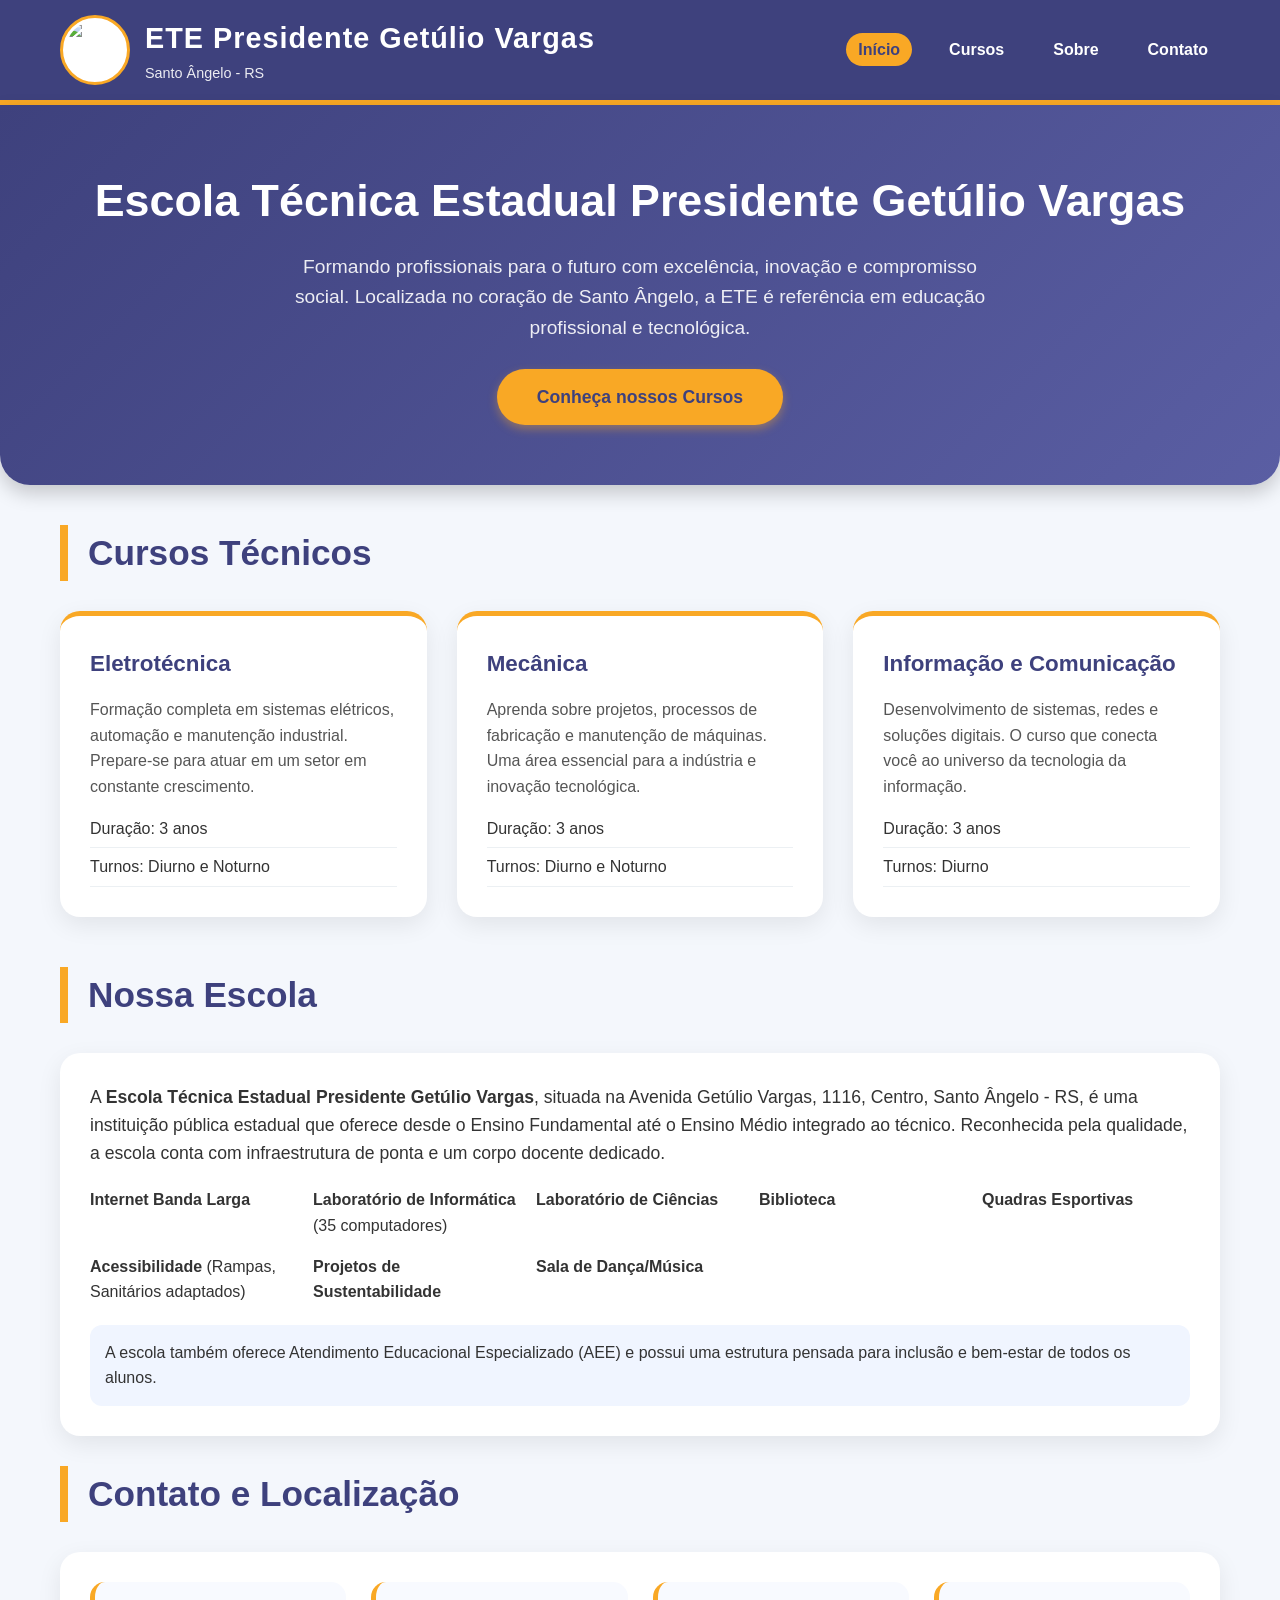
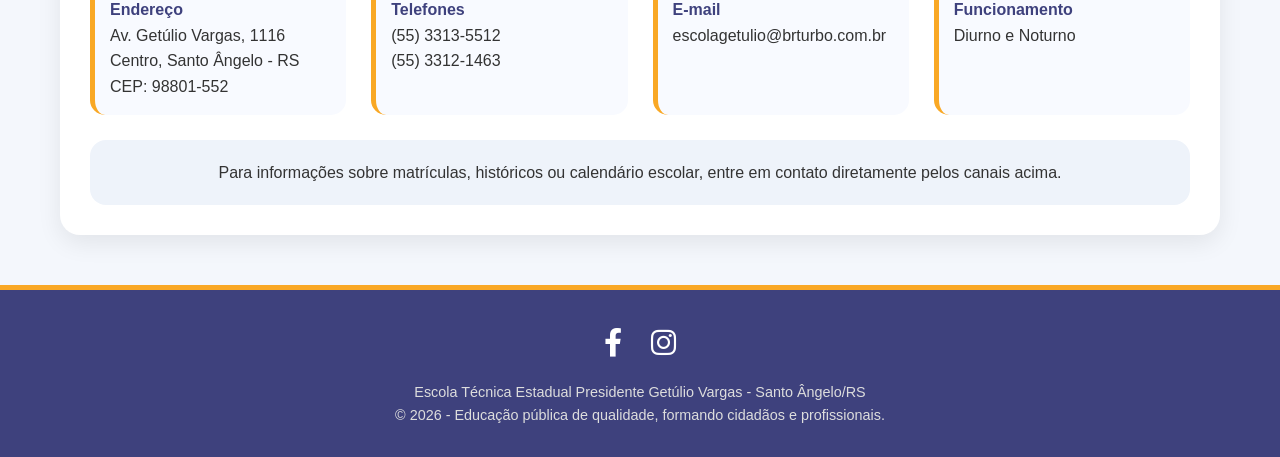
==== index.html @ 2f9a46f2 "inicio" ====
<!DOCTYPE html>
<html lang="pt-BR">
<head>
    <meta charset="UTF-8">
    <meta name="viewport" content="width=device-width, initial-scale=1.0">
    <title>ETE Presidente Getúlio Vargas - Santo Ângelo</title>
    <link rel="stylesheet" href="style.css">
    <!-- Font Awesome for Icons -->
    <link rel="stylesheet" href="https://cdnjs.cloudflare.com/ajax/libs/font-awesome/6.0.0-beta3/css/all.min.css">
</head>
<body>

    <!-- HEADER -->
    <header>
        <div class="container header-content">
            <div class="logo">
                <img src="foto-escola.jpg" alt="Foto da Escola Técnica Estadual Presidente Getúlio Vargas" class="logo-img">
                <div class="logo-text">
                    <h1>ETE Presidente Getúlio Vargas</h1>
                    <p>Santo Ângelo - RS</p>
                </div>
            </div>
            <nav>
                <ul>
                    <li><a href="#" class="active">Início</a></li>
                    <li><a href="#cursos">Cursos</a></li>
                    <li><a href="#sobre">Sobre</a></li>
                    <li><a href="#contato">Contato</a></li>
                </ul>
            </nav>
        </div>
    </header>

    <!-- HERO -->
    <section class="hero">
        <div class="container">
            <h2>Escola Técnica Estadual Presidente Getúlio Vargas</h2>
            <p>Formando profissionais para o futuro com excelência, inovação e compromisso social. Localizada no coração de Santo Ângelo, a ETE é referência em educação profissional e tecnológica.</p>
            <a href="#cursos" class="btn">Conheça nossos Cursos</a>
        </div>
    </section>

    <!-- MAIN CONTENT -->
    <div class="container">

        <!-- Cursos -->
        <h2 id="cursos" class="section-title">Cursos Técnicos</h2>
        <div class="cards-grid">
            <div class="card">
                <h3>Eletrotécnica</h3>
                <p>Formação completa em sistemas elétricos, automação e manutenção industrial. Prepare-se para atuar em um setor em constante crescimento.</p>
                <ul>
                    <li>Duração: 3 anos</li>
                    <li>Turnos: Diurno e Noturno</li>
                </ul>
            </div>
            <div class="card">
                <h3>Mecânica</h3>
                <p>Aprenda sobre projetos, processos de fabricação e manutenção de máquinas. Uma área essencial para a indústria e inovação tecnológica.</p>
                <ul>
                    <li>Duração: 3 anos</li>
                    <li>Turnos: Diurno e Noturno</li>
                </ul>
            </div>
            <div class="card">
                <h3>Informação e Comunicação</h3>
                <p>Desenvolvimento de sistemas, redes e soluções digitais. O curso que conecta você ao universo da tecnologia da informação.</p>
                <ul>
                    <li>Duração: 3 anos</li>
                    <li>Turnos: Diurno</li>
                </ul>
            </div>
        </div>

        <!-- Sobre a Escola + Infraestrutura -->
        <h2 id="sobre" class="section-title">Nossa Escola</h2>
        <div class="info-block">
            <p style="font-size:1.1rem; margin-bottom:20px;">
                A <strong>Escola Técnica Estadual Presidente Getúlio Vargas</strong>, situada na Avenida Getúlio Vargas, 1116, Centro, Santo Ângelo - RS, é uma instituição pública estadual que oferece desde o Ensino Fundamental até o Ensino Médio integrado ao técnico. Reconhecida pela qualidade, a escola conta com infraestrutura de ponta e um corpo docente dedicado.
            </p>
            <div style="display: grid; grid-template-columns: repeat(auto-fit, minmax(200px,1fr)); gap:15px;">
                <div><strong>Internet Banda Larga</strong></div>
                <div><strong>Laboratório de Informática</strong> (35 computadores)</div>
                <div><strong>Laboratório de Ciências</strong></div>
                <div><strong>Biblioteca</strong></div>
                <div><strong>Quadras Esportivas</strong></div>
                <div><strong>Acessibilidade</strong> (Rampas, Sanitários adaptados)</div>
                <div><strong>Projetos de Sustentabilidade</strong></div>
                <div><strong>Sala de Dança/Música</strong></div>
            </div>
            <p style="margin-top:20px; background:#f0f5ff; padding:15px; border-radius:12px;">
                A escola também oferece Atendimento Educacional Especializado (AEE) e possui uma estrutura pensada para inclusão e bem-estar de todos os alunos.
            </p>
        </div>

        <!-- Contato -->
        <h2 id="contato" class="section-title">Contato e Localização</h2>
        <div class="info-block">
            <div class="contact-grid">
                <div class="contact-item">
                    <div><strong>Endereço</strong> Av. Getúlio Vargas, 1116<br>Centro, Santo Ângelo - RS<br> CEP: 98801-552</div>
                </div>
                <div class="contact-item">
                    <div><strong>Telefones</strong> (55) 3313-5512<br>(55) 3312-1463</div>
                </div>
                <div class="contact-item">
                    <div><strong>E-mail</strong> escolagetulio@brturbo.com.br</div>
                </div>
                <div class="contact-item">
                    <div><strong>Funcionamento</strong> Diurno e Noturno</div>
                </div>
            </div>
            <div style="margin-top:25px; background:#eef3fa; padding:20px; border-radius:16px; text-align:center;">
                <p>Para informações sobre matrículas, históricos ou calendário escolar, entre em contato diretamente pelos canais acima.</p>
            </div>
        </div>

    </div>

    <!-- FOOTER -->
    <footer>
        <div class="container">
            <div class="social">
                <a href="https://www.facebook.com/login/?next=https%3A%2F%2Fwww.facebook.com%2Fescolagetuliovargasoficial%2F%3Flocale%3Dpt_BR"><i class="fab fa-facebook-f"></i></a>
                <a href="https://www.instagram.com/explore/locations/894905978/escola-tecnica-estadual-presidente-getulio-vargas/"><i class="fab fa-instagram"></i></a>
                
            </div>
            <p>
                Escola Técnica Estadual Presidente Getúlio Vargas - Santo Ângelo/RS<br>
                &copy; 2026 - Educação pública de qualidade, formando cidadãos e profissionais.
            </p>
        </div>
    </footer>

</body>
</html>
---- style.css ----
* {
    margin: 0;
    padding: 0;
    box-sizing: border-box;
    font-family: 'Segoe UI', Tahoma, Geneva, Verdana, sans-serif;
}

body {
    background-color: #f4f7fc;
    color: #333;
    line-height: 1.6;
}

.container {
    max-width: 1200px;
    margin: 0 auto;
    padding: 0 20px;
}

/* Header & Navigation */
header {
    background-color: #3e417d;
    color: white;
    padding: 15px 0;
    border-bottom: 5px solid #f9a825;
    box-shadow: 0 4px 8px rgba(0,0,0,0.1);
}

.header-content {
    display: flex;
    justify-content: space-between;
    align-items: center;
    flex-wrap: wrap;
}

.logo {
    display: flex;
    align-items: center;
    gap: 15px;
}

.logo-img {
    width: 70px;
    height: 70px;
    border-radius: 50%;
    object-fit: cover;
    border: 3px solid #f9a825;
    background-color: #fff;
    padding: 3px;
}

.logo-text h1 {
    font-size: 1.8rem;
    font-weight: 700;
    letter-spacing: 1px;
}

.logo-text p {
    font-size: 0.9rem;
    opacity: 0.9;
}

nav ul {
    display: flex;
    list-style: none;
    gap: 25px;
    flex-wrap: wrap;
}

nav ul li a {
    color: white;
    text-decoration: none;
    font-weight: 600;
    padding: 8px 12px;
    border-radius: 30px;
    transition: all 0.3s ease;
    font-size: 1rem;
}

nav ul li a:hover, nav ul li a.active {
    background-color: #f9a825;
    color: #3e417d;
}

/* Hero Section */
.hero {
    background: linear-gradient(135deg, #3e417d 0%, #5a5ea3 100%);
    color: white;
    padding: 60px 0;
    text-align: center;
    margin-bottom: 40px;
    border-radius: 0 0 30px 30px;
    box-shadow: 0 8px 20px rgba(0,0,0,0.2);
}

.hero h2 {
    font-size: 2.8rem;
    margin-bottom: 15px;
}

.hero p {
    font-size: 1.2rem;
    max-width: 700px;
    margin: 0 auto 25px;
    opacity: 0.9;
}

.btn {
    display: inline-block;
    background-color: #f9a825;
    color: #3e417d;
    padding: 14px 40px;
    border-radius: 50px;
    font-weight: bold;
    text-decoration: none;
    font-size: 1.1rem;
    transition: transform 0.2s, box-shadow 0.2s;
    box-shadow: 0 4px 10px rgba(249, 168, 37, 0.4);
}

.btn:hover {
    transform: scale(1.03);
    box-shadow: 0 8px 20px rgba(249, 168, 37, 0.6);
}

/* Cards / Info Sections */
.section-title {
    font-size: 2.2rem;
    color: #3e417d;
    margin-bottom: 30px;
    border-left: 8px solid #f9a825;
    padding-left: 20px;
}

.cards-grid {
    display: grid;
    grid-template-columns: repeat(auto-fit, minmax(300px, 1fr));
    gap: 30px;
    margin-bottom: 50px;
}

.card {
    background: white;
    padding: 30px;
    border-radius: 20px;
    box-shadow: 0 8px 25px rgba(0,0,0,0.08);
    transition: transform 0.2s, box-shadow 0.2s;
    border-top: 5px solid #f9a825;
}

.card:hover {
    transform: translateY(-8px);
    box-shadow: 0 15px 35px rgba(0,0,0,0.12);
}

.card h3 {
    font-size: 1.4rem;
    margin-bottom: 15px;
    color: #3e417d;
}

.card p {
    color: #555;
}

.card ul {
    list-style: none;
    margin-top: 10px;
}

.card ul li {
    padding: 6px 0;
    border-bottom: 1px solid #ecf0f3;
}

/* About & Contact Specific */
.info-block {
    background: white;
    padding: 30px;
    border-radius: 20px;
    margin-bottom: 30px;
    box-shadow: 0 8px 25px rgba(0,0,0,0.08);
}

.contact-grid {
    display: grid;
    grid-template-columns: repeat(auto-fit, minmax(250px, 1fr));
    gap: 25px;
}

.contact-item {
    padding: 15px;
    background: #f8faff;
    border-radius: 15px;
    border-left: 5px solid #f9a825;
}

.contact-item strong {
    display: block;
    color: #3e417d;
}

/* Footer */
footer {
    background-color: #3e417d;
    color: #ddd;
    text-align: center;
    padding: 30px 0;
    margin-top: 50px;
    border-top: 5px solid #f9a825;
}

footer .social a {
    color: white;
    margin: 0 12px;
    font-size: 1.8rem;
    transition: color 0.3s;
}

footer .social a:hover {
    color: #f9a825;
}

footer p {
    margin-top: 15px;
    font-size: 0.9rem;
}

/* Responsive */
@media (max-width: 768px) {
    .header-content {
        flex-direction: column;
        text-align: center;
    }
    
    .logo {
        flex-direction: column;
        margin-bottom: 10px;
    }
    
    .logo-img {
        width: 60px;
        height: 60px;
    }
    
    nav ul {
        justify-content: center;
        margin-top: 15px;
        gap: 10px;
    }
    
    .hero h2 {
        font-size: 2rem;
    }
    
    .section-title {
        font-size: 1.8rem;
    }
}
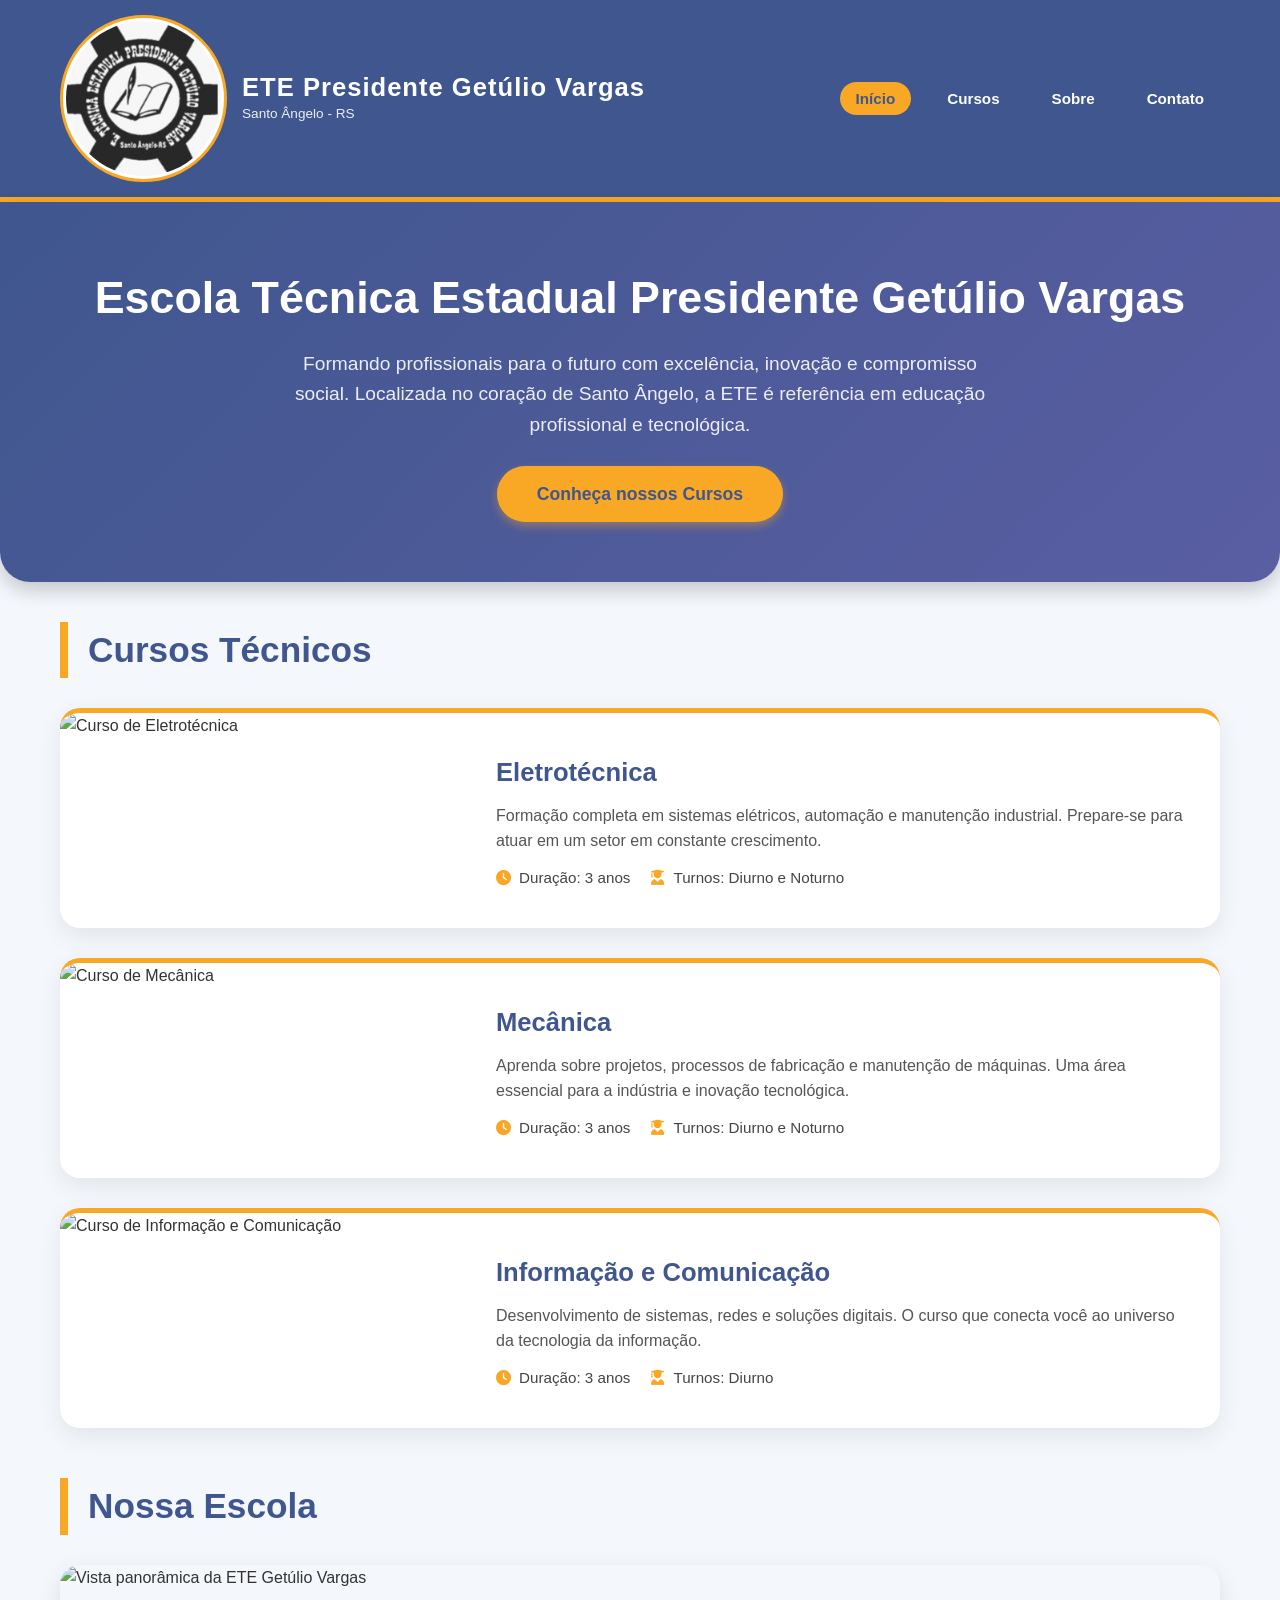
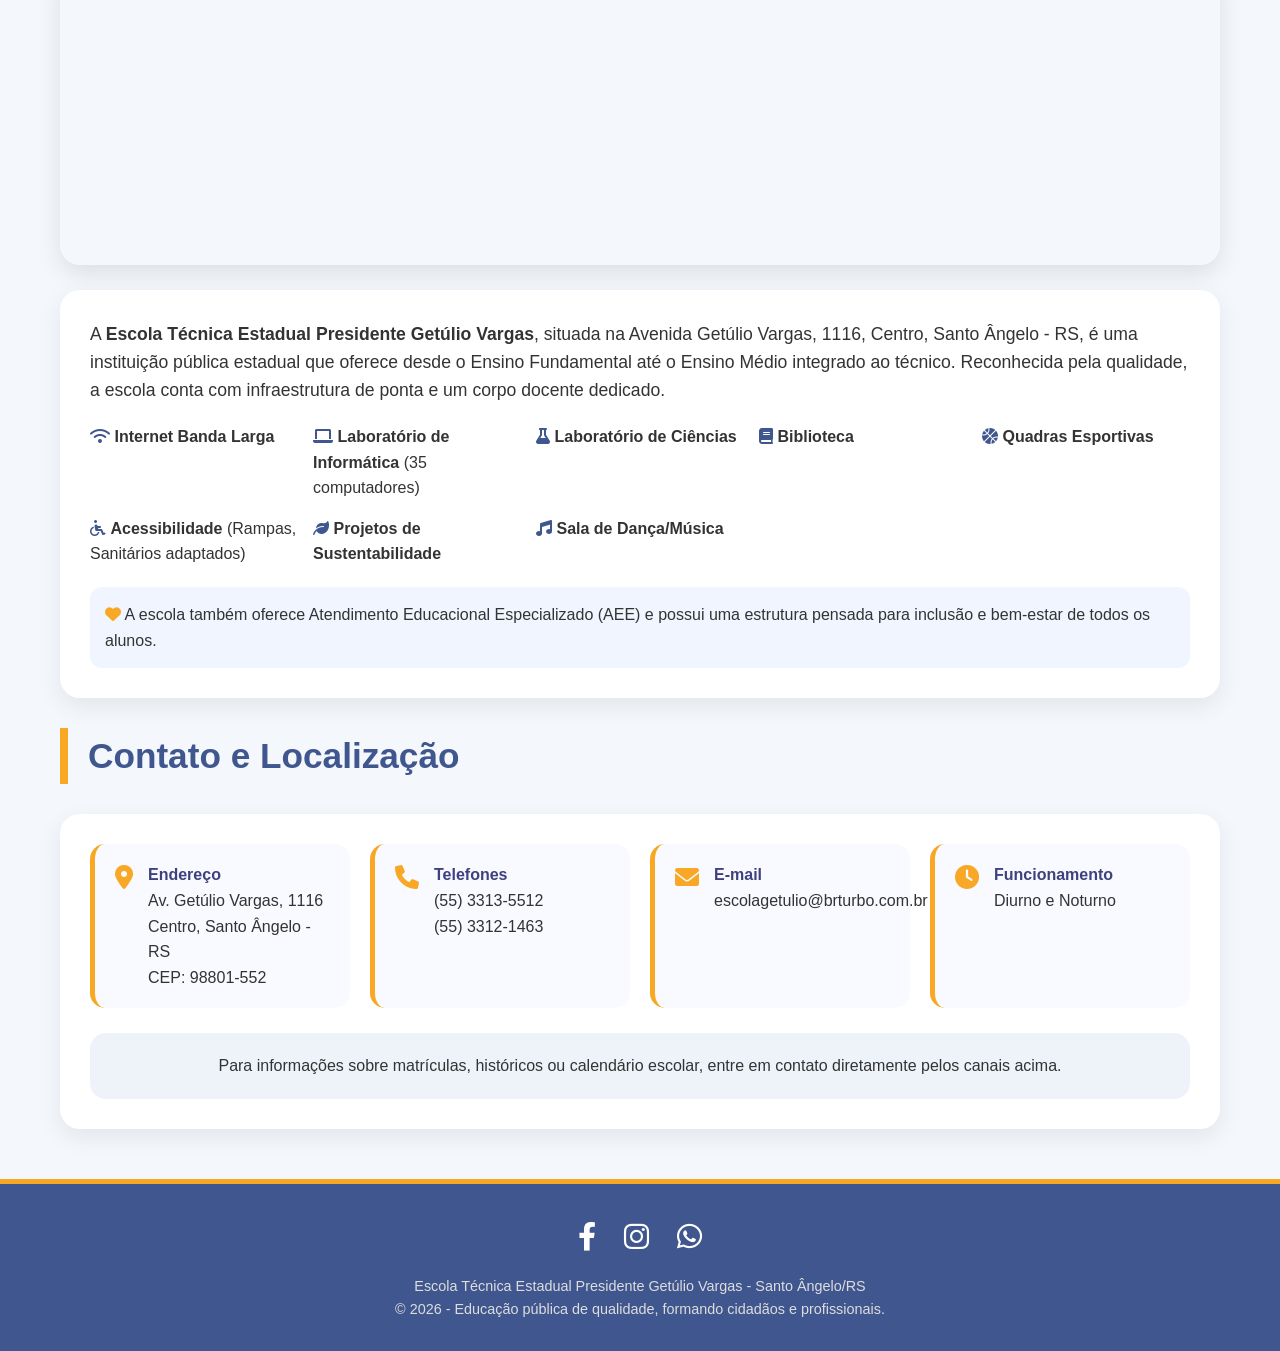
==== commit 4b64ef33: "ATUALIZADO" ====
--- a/index.html
+++ b/index.html
@@ -14,7 +14,7 @@
     <header>
         <div class="container header-content">
             <div class="logo">
-                <img src="foto-escola.jpg" alt="Foto da Escola Técnica Estadual Presidente Getúlio Vargas" class="logo-img">
+                <img src="logo.png" alt="Logo ETE Getúlio Vargas" class="logo-img">
                 <div class="logo-text">
                     <h1>ETE Presidente Getúlio Vargas</h1>
                     <p>Santo Ângelo - RS</p>
@@ -43,53 +43,81 @@
     <!-- MAIN CONTENT -->
     <div class="container">
 
-        <!-- Cursos -->
+        <!-- Cursos - Cards maiores com fotos -->
         <h2 id="cursos" class="section-title">Cursos Técnicos</h2>
         <div class="cards-grid">
-            <div class="card">
-                <h3>Eletrotécnica</h3>
-                <p>Formação completa em sistemas elétricos, automação e manutenção industrial. Prepare-se para atuar em um setor em constante crescimento.</p>
-                <ul>
-                    <li>Duração: 3 anos</li>
-                    <li>Turnos: Diurno e Noturno</li>
-                </ul>
+
+            <!-- Card 1: Eletrotécnica -->
+            <div class="card card-horizontal">
+                <div class="card-image">
+                    <img src="https://via.placeholder.com/400x300/3f568e/ffffff?text=Eletrot%C3%A9cnica" alt="Curso de Eletrotécnica">
+                </div>
+                <div class="card-content">
+                    <h3>Eletrotécnica</h3>
+                    <p>Formação completa em sistemas elétricos, automação e manutenção industrial. Prepare-se para atuar em um setor em constante crescimento.</p>
+                    <ul>
+                        <li><i class="fas fa-clock"></i> Duração: 3 anos</li>
+                        <li><i class="fas fa-user-graduate"></i> Turnos: Diurno e Noturno</li>
+                    </ul>
+                </div>
             </div>
-            <div class="card">
-                <h3>Mecânica</h3>
-                <p>Aprenda sobre projetos, processos de fabricação e manutenção de máquinas. Uma área essencial para a indústria e inovação tecnológica.</p>
-                <ul>
-                    <li>Duração: 3 anos</li>
-                    <li>Turnos: Diurno e Noturno</li>
-                </ul>
+
+            <!-- Card 2: Mecânica -->
+            <div class="card card-horizontal">
+                <div class="card-image">
+                    <img src="https://via.placeholder.com/400x300/3f568e/ffffff?text=Mec%C3%A2nica" alt="Curso de Mecânica">
+                </div>
+                <div class="card-content">
+                    <h3>Mecânica</h3>
+                    <p>Aprenda sobre projetos, processos de fabricação e manutenção de máquinas. Uma área essencial para a indústria e inovação tecnológica.</p>
+                    <ul>
+                        <li><i class="fas fa-clock"></i> Duração: 3 anos</li>
+                        <li><i class="fas fa-user-graduate"></i> Turnos: Diurno e Noturno</li>
+                    </ul>
+                </div>
             </div>
-            <div class="card">
-                <h3>Informação e Comunicação</h3>
-                <p>Desenvolvimento de sistemas, redes e soluções digitais. O curso que conecta você ao universo da tecnologia da informação.</p>
-                <ul>
-                    <li>Duração: 3 anos</li>
-                    <li>Turnos: Diurno</li>
-                </ul>
+
+            <!-- Card 3: Informação e Comunicação -->
+            <div class="card card-horizontal">
+                <div class="card-image">
+                    <img src="https://via.placeholder.com/400x300/3f568e/ffffff?text=Informa%C3%A7%C3%A3o+e+Comunica%C3%A7%C3%A3o" alt="Curso de Informação e Comunicação">
+                </div>
+                <div class="card-content">
+                    <h3>Informação e Comunicação</h3>
+                    <p>Desenvolvimento de sistemas, redes e soluções digitais. O curso que conecta você ao universo da tecnologia da informação.</p>
+                    <ul>
+                        <li><i class="fas fa-clock"></i> Duração: 3 anos</li>
+                        <li><i class="fas fa-user-graduate"></i> Turnos: Diurno</li>
+                    </ul>
+                </div>
             </div>
+
         </div>
 
-        <!-- Sobre a Escola + Infraestrutura -->
+        <!-- Nossa Escola - com foto panorâmica -->
         <h2 id="sobre" class="section-title">Nossa Escola</h2>
+        
+        <!-- Foto Panorâmica -->
+        <div class="panorama-container">
+            <img src="https://via.placeholder.com/1200x400/3f568e/ffffff?text=Foto+Panor%C3%A2mica+da+Escola" alt="Vista panorâmica da ETE Getúlio Vargas" class="panorama-img">
+        </div>
+
         <div class="info-block">
             <p style="font-size:1.1rem; margin-bottom:20px;">
                 A <strong>Escola Técnica Estadual Presidente Getúlio Vargas</strong>, situada na Avenida Getúlio Vargas, 1116, Centro, Santo Ângelo - RS, é uma instituição pública estadual que oferece desde o Ensino Fundamental até o Ensino Médio integrado ao técnico. Reconhecida pela qualidade, a escola conta com infraestrutura de ponta e um corpo docente dedicado.
             </p>
             <div style="display: grid; grid-template-columns: repeat(auto-fit, minmax(200px,1fr)); gap:15px;">
-                <div><strong>Internet Banda Larga</strong></div>
-                <div><strong>Laboratório de Informática</strong> (35 computadores)</div>
-                <div><strong>Laboratório de Ciências</strong></div>
-                <div><strong>Biblioteca</strong></div>
-                <div><strong>Quadras Esportivas</strong></div>
-                <div><strong>Acessibilidade</strong> (Rampas, Sanitários adaptados)</div>
-                <div><strong>Projetos de Sustentabilidade</strong></div>
-                <div><strong>Sala de Dança/Música</strong></div>
+                <div><i class="fas fa-wifi" style="color:#3f568e;"></i> <strong>Internet Banda Larga</strong></div>
+                <div><i class="fas fa-laptop" style="color:#3f568e;"></i> <strong>Laboratório de Informática</strong> (35 computadores)</div>
+                <div><i class="fas fa-flask" style="color:#3f568e;"></i> <strong>Laboratório de Ciências</strong></div>
+                <div><i class="fas fa-book" style="color:#3f568e;"></i> <strong>Biblioteca</strong></div>
+                <div><i class="fas fa-basketball-ball" style="color:#3f568e;"></i> <strong>Quadras Esportivas</strong></div>
+                <div><i class="fas fa-wheelchair" style="color:#3f568e;"></i> <strong>Acessibilidade</strong> (Rampas, Sanitários adaptados)</div>
+                <div><i class="fas fa-leaf" style="color:#3f568e;"></i> <strong>Projetos de Sustentabilidade</strong></div>
+                <div><i class="fas fa-music" style="color:#3f568e;"></i> <strong>Sala de Dança/Música</strong></div>
             </div>
             <p style="margin-top:20px; background:#f0f5ff; padding:15px; border-radius:12px;">
-                A escola também oferece Atendimento Educacional Especializado (AEE) e possui uma estrutura pensada para inclusão e bem-estar de todos os alunos.
+                <i class="fas fa-heart" style="color:#f9a825;"></i> A escola também oferece Atendimento Educacional Especializado (AEE) e possui uma estrutura pensada para inclusão e bem-estar de todos os alunos.
             </p>
         </div>
 
@@ -98,15 +126,19 @@
         <div class="info-block">
             <div class="contact-grid">
                 <div class="contact-item">
+                    <i class="fas fa-map-marker-alt" style="color:#f9a825; font-size:1.5rem;"></i>
                     <div><strong>Endereço</strong> Av. Getúlio Vargas, 1116<br>Centro, Santo Ângelo - RS<br> CEP: 98801-552</div>
                 </div>
                 <div class="contact-item">
+                    <i class="fas fa-phone" style="color:#f9a825; font-size:1.5rem;"></i>
                     <div><strong>Telefones</strong> (55) 3313-5512<br>(55) 3312-1463</div>
                 </div>
                 <div class="contact-item">
+                    <i class="fas fa-envelope" style="color:#f9a825; font-size:1.5rem;"></i>
                     <div><strong>E-mail</strong> escolagetulio@brturbo.com.br</div>
                 </div>
                 <div class="contact-item">
+                    <i class="fas fa-clock" style="color:#f9a825; font-size:1.5rem;"></i>
                     <div><strong>Funcionamento</strong> Diurno e Noturno</div>
                 </div>
             </div>
@@ -121,9 +153,9 @@
     <footer>
         <div class="container">
             <div class="social">
-                <a href="https://www.facebook.com/login/?next=https%3A%2F%2Fwww.facebook.com%2Fescolagetuliovargasoficial%2F%3Flocale%3Dpt_BR"><i class="fab fa-facebook-f"></i></a>
-                <a href="https://www.instagram.com/explore/locations/894905978/escola-tecnica-estadual-presidente-getulio-vargas/"><i class="fab fa-instagram"></i></a>
-                
+                <a href="https://www.facebook.com/login/?next=https%3A%2F%2Fwww.facebook.com%2Fescolagetuliovargasoficial%2F%3Flocale%3Dpt_BR" target="_blank"><i class="fab fa-facebook-f"></i></a>
+                <a href="https://www.instagram.com/explore/locations/894905978/escola-tecnica-estadual-presidente-getulio-vargas/" target="_blank"><i class="fab fa-instagram"></i></a>
+                <a href="#" target="_blank"><i class="fab fa-whatsapp"></i></a>
             </div>
             <p>
                 Escola Técnica Estadual Presidente Getúlio Vargas - Santo Ângelo/RS<br>
--- a/style.css
+++ b/style.css
@@ -17,9 +17,9 @@
     padding: 0 20px;
 }
 
-/* Header & Navigation */
+/* ========== HEADER & NAVIGATION ========== */
 header {
-    background-color: #3e417d;
+    background-color: #3f568e;
     color: white;
     padding: 15px 0;
     border-bottom: 5px solid #f9a825;
@@ -40,30 +40,32 @@
 }
 
 .logo-img {
-    width: 70px;
-    height: 70px;
+    width: 167px;        /* Ajustado para ficar menor e proporcional */
+    height: 167px;
     border-radius: 50%;
     object-fit: cover;
     border: 3px solid #f9a825;
     background-color: #fff;
     padding: 3px;
+    flex-shrink: 0;     /* Evita que a imagem encolha */
 }
 
 .logo-text h1 {
-    font-size: 1.8rem;
+    font-size: 1.6rem;  /* Ajustado para acompanhar o logo menor */
     font-weight: 700;
     letter-spacing: 1px;
+    line-height: 1.2;
 }
 
 .logo-text p {
-    font-size: 0.9rem;
+    font-size: 0.85rem;
     opacity: 0.9;
 }
 
 nav ul {
     display: flex;
     list-style: none;
-    gap: 25px;
+    gap: 20px;
     flex-wrap: wrap;
 }
 
@@ -71,20 +73,20 @@
     color: white;
     text-decoration: none;
     font-weight: 600;
-    padding: 8px 12px;
+    padding: 8px 16px;
     border-radius: 30px;
     transition: all 0.3s ease;
-    font-size: 1rem;
+    font-size: 0.95rem;
 }
 
 nav ul li a:hover, nav ul li a.active {
     background-color: #f9a825;
-    color: #3e417d;
-}
-
-/* Hero Section */
+    color: #3f568e;
+}
+
+/* ========== HERO SECTION ========== */
 .hero {
-    background: linear-gradient(135deg, #3e417d 0%, #5a5ea3 100%);
+    background: linear-gradient(135deg, #3f568e 0%, #5a5ea3 100%);
     color: white;
     padding: 60px 0;
     text-align: center;
@@ -108,7 +110,7 @@
 .btn {
     display: inline-block;
     background-color: #f9a825;
-    color: #3e417d;
+    color: #3f568e;
     padding: 14px 40px;
     border-radius: 50px;
     font-weight: bold;
@@ -123,57 +125,112 @@
     box-shadow: 0 8px 20px rgba(249, 168, 37, 0.6);
 }
 
-/* Cards / Info Sections */
+/* ========== SECTION TITLE ========== */
 .section-title {
     font-size: 2.2rem;
-    color: #3e417d;
+    color: #3f568e;
     margin-bottom: 30px;
     border-left: 8px solid #f9a825;
     padding-left: 20px;
 }
 
+/* ========== CARDS GRID (CURSOS) ========== */
 .cards-grid {
-    display: grid;
-    grid-template-columns: repeat(auto-fit, minmax(300px, 1fr));
+    display: flex;
+    flex-direction: column;
     gap: 30px;
     margin-bottom: 50px;
 }
 
-.card {
+/* Card Horizontal com imagem */
+.card-horizontal {
+    display: flex;
     background: white;
-    padding: 30px;
     border-radius: 20px;
+    overflow: hidden;
     box-shadow: 0 8px 25px rgba(0,0,0,0.08);
-    transition: transform 0.2s, box-shadow 0.2s;
+    transition: transform 0.3s, box-shadow 0.3s;
     border-top: 5px solid #f9a825;
-}
-
-.card:hover {
-    transform: translateY(-8px);
-    box-shadow: 0 15px 35px rgba(0,0,0,0.12);
-}
-
-.card h3 {
-    font-size: 1.4rem;
-    margin-bottom: 15px;
-    color: #3e417d;
-}
-
-.card p {
+    min-height: 220px;
+}
+
+.card-horizontal:hover {
+    transform: translateY(-5px);
+    box-shadow: 0 15px 40px rgba(0,0,0,0.15);
+}
+
+.card-image {
+    flex: 0 0 35%; /* 35% da largura para a imagem */
+    min-width: 250px;
+    overflow: hidden;
+}
+
+.card-image img {
+    width: 100%;
+    height: 100%;
+    object-fit: cover;
+    transition: transform 0.3s;
+}
+
+.card-horizontal:hover .card-image img {
+    transform: scale(1.03);
+}
+
+.card-content {
+    flex: 1;
+    padding: 25px 30px;
+    display: flex;
+    flex-direction: column;
+    justify-content: center;
+}
+
+.card-content h3 {
+    font-size: 1.6rem;
+    color: #3f568e;
+    margin-bottom: 10px;
+}
+
+.card-content p {
     color: #555;
-}
-
-.card ul {
+    margin-bottom: 12px;
+    font-size: 1rem;
+}
+
+.card-content ul {
     list-style: none;
-    margin-top: 10px;
-}
-
-.card ul li {
-    padding: 6px 0;
-    border-bottom: 1px solid #ecf0f3;
-}
-
-/* About & Contact Specific */
+    display: flex;
+    gap: 20px;
+    flex-wrap: wrap;
+}
+
+.card-content ul li {
+    font-size: 0.95rem;
+    color: #444;
+    display: flex;
+    align-items: center;
+    gap: 8px;
+}
+
+.card-content ul li i {
+    color: #f9a825;
+}
+
+/* ========== PANORAMA ========== */
+.panorama-container {
+    margin-bottom: 25px;
+    border-radius: 20px;
+    overflow: hidden;
+    box-shadow: 0 8px 25px rgba(0,0,0,0.1);
+}
+
+.panorama-img {
+    width: 100%;
+    height: 300px;
+    object-fit: cover;
+    display: block;
+}
+
+/* ========== INFO BLOCK ========== */
 .info-block {
     background: white;
     padding: 30px;
@@ -182,17 +239,25 @@
     box-shadow: 0 8px 25px rgba(0,0,0,0.08);
 }
 
+/* ========== CONTACT ========== */
 .contact-grid {
     display: grid;
-    grid-template-columns: repeat(auto-fit, minmax(250px, 1fr));
-    gap: 25px;
+    grid-template-columns: repeat(auto-fit, minmax(220px, 1fr));
+    gap: 20px;
 }
 
 .contact-item {
-    padding: 15px;
+    padding: 18px 20px;
     background: #f8faff;
     border-radius: 15px;
     border-left: 5px solid #f9a825;
+    display: flex;
+    align-items: flex-start;
+    gap: 15px;
+}
+
+.contact-item i {
+    margin-top: 3px;
 }
 
 .contact-item strong {
@@ -200,9 +265,9 @@
     color: #3e417d;
 }
 
-/* Footer */
+/* ========== FOOTER ========== */
 footer {
-    background-color: #3e417d;
+    background-color: #3f568e;
     color: #ddd;
     text-align: center;
     padding: 30px 0;
@@ -226,7 +291,7 @@
     font-size: 0.9rem;
 }
 
-/* Responsive */
+/* ========== RESPONSIVIDADE ========== */
 @media (max-width: 768px) {
     .header-content {
         flex-direction: column;
@@ -239,21 +304,84 @@
     }
     
     .logo-img {
-        width: 60px;
-        height: 60px;
+        width: 55px;
+        height: 55px;
+    }
+    
+    .logo-text h1 {
+        font-size: 1.3rem;
     }
     
     nav ul {
         justify-content: center;
-        margin-top: 15px;
-        gap: 10px;
+        margin-top: 10px;
+        gap: 8px;
+    }
+    
+    nav ul li a {
+        font-size: 0.85rem;
+        padding: 6px 12px;
     }
     
     .hero h2 {
-        font-size: 2rem;
+        font-size: 1.8rem;
+    }
+    
+    .hero p {
+        font-size: 1rem;
     }
     
     .section-title {
-        font-size: 1.8rem;
+        font-size: 1.6rem;
+    }
+    
+    /* Cards horizontais viram verticais no mobile */
+    .card-horizontal {
+        flex-direction: column;
+        min-height: auto;
+    }
+    
+    .card-image {
+        flex: 0 0 auto;
+        min-width: unset;
+        height: 200px;
+    }
+    
+    .card-content {
+        padding: 20px;
+    }
+    
+    .card-content ul {
+        flex-direction: column;
+        gap: 8px;
+    }
+    
+    .panorama-img {
+        height: 180px;
+    }
+    
+    .contact-item {
+        flex-direction: column;
+        align-items: center;
+        text-align: center;
+    }
+}
+
+@media (max-width: 480px) {
+    .btn {
+        padding: 12px 25px;
+        font-size: 0.95rem;
+    }
+    
+    .card-image {
+        height: 150px;
+    }
+    
+    .card-content h3 {
+        font-size: 1.3rem;
+    }
+    
+    .panorama-img {
+        height: 130px;
     }
 }
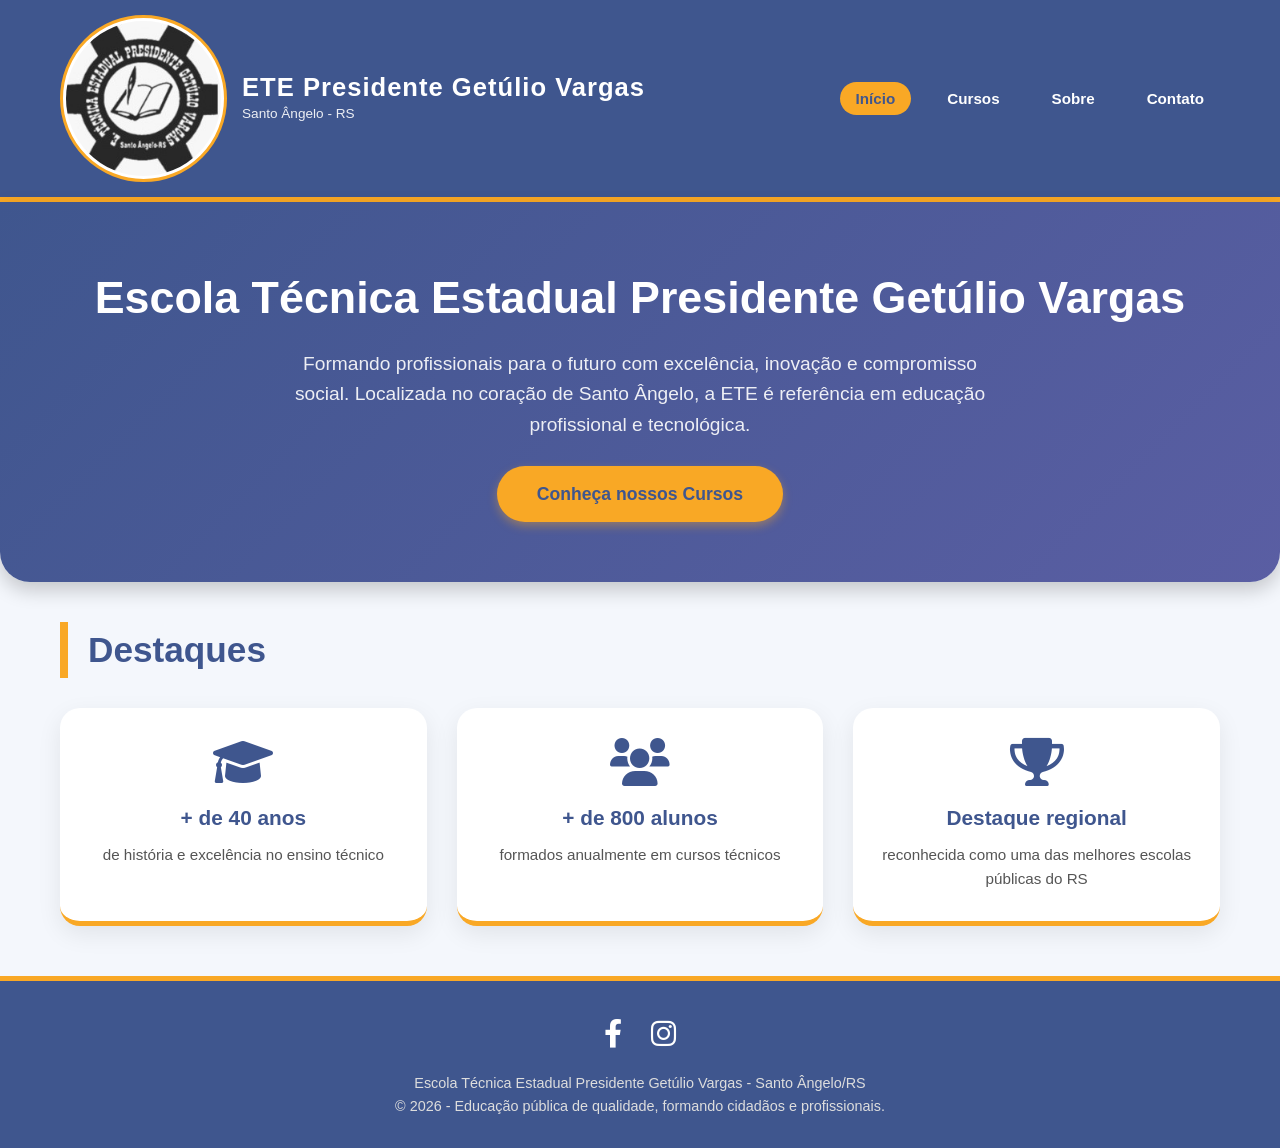
==== commit 987352a7: "final" ====
--- a/index.html
+++ b/index.html
@@ -3,9 +3,8 @@
 <head>
     <meta charset="UTF-8">
     <meta name="viewport" content="width=device-width, initial-scale=1.0">
-    <title>ETE Presidente Getúlio Vargas - Santo Ângelo</title>
+    <title>Início - ETE Presidente Getúlio Vargas</title>
     <link rel="stylesheet" href="style.css">
-    <!-- Font Awesome for Icons -->
     <link rel="stylesheet" href="https://cdnjs.cloudflare.com/ajax/libs/font-awesome/6.0.0-beta3/css/all.min.css">
 </head>
 <body>
@@ -22,10 +21,10 @@
             </div>
             <nav>
                 <ul>
-                    <li><a href="#" class="active">Início</a></li>
-                    <li><a href="#cursos">Cursos</a></li>
-                    <li><a href="#sobre">Sobre</a></li>
-                    <li><a href="#contato">Contato</a></li>
+                    <li><a href="index.html" class="active">Início</a></li>
+                    <li><a href="cursos.html">Cursos</a></li>
+                    <li><a href="sobre.html">Sobre</a></li>
+                    <li><a href="contato.html">Contato</a></li>
                 </ul>
             </nav>
         </div>
@@ -36,126 +35,39 @@
         <div class="container">
             <h2>Escola Técnica Estadual Presidente Getúlio Vargas</h2>
             <p>Formando profissionais para o futuro com excelência, inovação e compromisso social. Localizada no coração de Santo Ângelo, a ETE é referência em educação profissional e tecnológica.</p>
-            <a href="#cursos" class="btn">Conheça nossos Cursos</a>
+            <a href="cursos.html" class="btn">Conheça nossos Cursos</a>
         </div>
     </section>
 
-    <!-- MAIN CONTENT -->
+    <!-- DESTAQUES RÁPIDOS -->
     <div class="container">
-
-        <!-- Cursos - Cards maiores com fotos -->
-        <h2 id="cursos" class="section-title">Cursos Técnicos</h2>
-        <div class="cards-grid">
-
-            <!-- Card 1: Eletrotécnica -->
-            <div class="card card-horizontal">
-                <div class="card-image">
-                    <img src="https://via.placeholder.com/400x300/3f568e/ffffff?text=Eletrot%C3%A9cnica" alt="Curso de Eletrotécnica">
-                </div>
-                <div class="card-content">
-                    <h3>Eletrotécnica</h3>
-                    <p>Formação completa em sistemas elétricos, automação e manutenção industrial. Prepare-se para atuar em um setor em constante crescimento.</p>
-                    <ul>
-                        <li><i class="fas fa-clock"></i> Duração: 3 anos</li>
-                        <li><i class="fas fa-user-graduate"></i> Turnos: Diurno e Noturno</li>
-                    </ul>
-                </div>
+        <h2 class="section-title">Destaques</h2>
+        <div class="destaques-grid">
+            <div class="destaque-item">
+                <i class="fas fa-graduation-cap"></i>
+                <h3>+ de 40 anos</h3>
+                <p>de história e excelência no ensino técnico</p>
             </div>
-
-            <!-- Card 2: Mecânica -->
-            <div class="card card-horizontal">
-                <div class="card-image">
-                    <img src="https://via.placeholder.com/400x300/3f568e/ffffff?text=Mec%C3%A2nica" alt="Curso de Mecânica">
-                </div>
-                <div class="card-content">
-                    <h3>Mecânica</h3>
-                    <p>Aprenda sobre projetos, processos de fabricação e manutenção de máquinas. Uma área essencial para a indústria e inovação tecnológica.</p>
-                    <ul>
-                        <li><i class="fas fa-clock"></i> Duração: 3 anos</li>
-                        <li><i class="fas fa-user-graduate"></i> Turnos: Diurno e Noturno</li>
-                    </ul>
-                </div>
+            <div class="destaque-item">
+                <i class="fas fa-users"></i>
+                <h3>+ de 800 alunos</h3>
+                <p>formados anualmente em cursos técnicos</p>
             </div>
-
-            <!-- Card 3: Informação e Comunicação -->
-            <div class="card card-horizontal">
-                <div class="card-image">
-                    <img src="https://via.placeholder.com/400x300/3f568e/ffffff?text=Informa%C3%A7%C3%A3o+e+Comunica%C3%A7%C3%A3o" alt="Curso de Informação e Comunicação">
-                </div>
-                <div class="card-content">
-                    <h3>Informação e Comunicação</h3>
-                    <p>Desenvolvimento de sistemas, redes e soluções digitais. O curso que conecta você ao universo da tecnologia da informação.</p>
-                    <ul>
-                        <li><i class="fas fa-clock"></i> Duração: 3 anos</li>
-                        <li><i class="fas fa-user-graduate"></i> Turnos: Diurno</li>
-                    </ul>
-                </div>
-            </div>
-
-        </div>
-
-        <!-- Nossa Escola - com foto panorâmica -->
-        <h2 id="sobre" class="section-title">Nossa Escola</h2>
-        
-        <!-- Foto Panorâmica -->
-        <div class="panorama-container">
-            <img src="https://via.placeholder.com/1200x400/3f568e/ffffff?text=Foto+Panor%C3%A2mica+da+Escola" alt="Vista panorâmica da ETE Getúlio Vargas" class="panorama-img">
-        </div>
-
-        <div class="info-block">
-            <p style="font-size:1.1rem; margin-bottom:20px;">
-                A <strong>Escola Técnica Estadual Presidente Getúlio Vargas</strong>, situada na Avenida Getúlio Vargas, 1116, Centro, Santo Ângelo - RS, é uma instituição pública estadual que oferece desde o Ensino Fundamental até o Ensino Médio integrado ao técnico. Reconhecida pela qualidade, a escola conta com infraestrutura de ponta e um corpo docente dedicado.
-            </p>
-            <div style="display: grid; grid-template-columns: repeat(auto-fit, minmax(200px,1fr)); gap:15px;">
-                <div><i class="fas fa-wifi" style="color:#3f568e;"></i> <strong>Internet Banda Larga</strong></div>
-                <div><i class="fas fa-laptop" style="color:#3f568e;"></i> <strong>Laboratório de Informática</strong> (35 computadores)</div>
-                <div><i class="fas fa-flask" style="color:#3f568e;"></i> <strong>Laboratório de Ciências</strong></div>
-                <div><i class="fas fa-book" style="color:#3f568e;"></i> <strong>Biblioteca</strong></div>
-                <div><i class="fas fa-basketball-ball" style="color:#3f568e;"></i> <strong>Quadras Esportivas</strong></div>
-                <div><i class="fas fa-wheelchair" style="color:#3f568e;"></i> <strong>Acessibilidade</strong> (Rampas, Sanitários adaptados)</div>
-                <div><i class="fas fa-leaf" style="color:#3f568e;"></i> <strong>Projetos de Sustentabilidade</strong></div>
-                <div><i class="fas fa-music" style="color:#3f568e;"></i> <strong>Sala de Dança/Música</strong></div>
-            </div>
-            <p style="margin-top:20px; background:#f0f5ff; padding:15px; border-radius:12px;">
-                <i class="fas fa-heart" style="color:#f9a825;"></i> A escola também oferece Atendimento Educacional Especializado (AEE) e possui uma estrutura pensada para inclusão e bem-estar de todos os alunos.
-            </p>
-        </div>
-
-        <!-- Contato -->
-        <h2 id="contato" class="section-title">Contato e Localização</h2>
-        <div class="info-block">
-            <div class="contact-grid">
-                <div class="contact-item">
-                    <i class="fas fa-map-marker-alt" style="color:#f9a825; font-size:1.5rem;"></i>
-                    <div><strong>Endereço</strong> Av. Getúlio Vargas, 1116<br>Centro, Santo Ângelo - RS<br> CEP: 98801-552</div>
-                </div>
-                <div class="contact-item">
-                    <i class="fas fa-phone" style="color:#f9a825; font-size:1.5rem;"></i>
-                    <div><strong>Telefones</strong> (55) 3313-5512<br>(55) 3312-1463</div>
-                </div>
-                <div class="contact-item">
-                    <i class="fas fa-envelope" style="color:#f9a825; font-size:1.5rem;"></i>
-                    <div><strong>E-mail</strong> escolagetulio@brturbo.com.br</div>
-                </div>
-                <div class="contact-item">
-                    <i class="fas fa-clock" style="color:#f9a825; font-size:1.5rem;"></i>
-                    <div><strong>Funcionamento</strong> Diurno e Noturno</div>
-                </div>
-            </div>
-            <div style="margin-top:25px; background:#eef3fa; padding:20px; border-radius:16px; text-align:center;">
-                <p>Para informações sobre matrículas, históricos ou calendário escolar, entre em contato diretamente pelos canais acima.</p>
+            <div class="destaque-item">
+                <i class="fas fa-trophy"></i>
+                <h3>Destaque regional</h3>
+                <p>reconhecida como uma das melhores escolas públicas do RS</p>
             </div>
         </div>
-
     </div>
 
     <!-- FOOTER -->
     <footer>
         <div class="container">
             <div class="social">
-                <a href="https://www.facebook.com/login/?next=https%3A%2F%2Fwww.facebook.com%2Fescolagetuliovargasoficial%2F%3Flocale%3Dpt_BR" target="_blank"><i class="fab fa-facebook-f"></i></a>
-                <a href="https://www.instagram.com/explore/locations/894905978/escola-tecnica-estadual-presidente-getulio-vargas/" target="_blank"><i class="fab fa-instagram"></i></a>
-                <a href="#" target="_blank"><i class="fab fa-whatsapp"></i></a>
+                <a href="#" target="_blank"><i class="fab fa-facebook-f"></i></a>
+                <a href="#" target="_blank"><i class="fab fa-instagram"></i></a>
+          
             </div>
             <p>
                 Escola Técnica Estadual Presidente Getúlio Vargas - Santo Ângelo/RS<br>
--- a/style.css
+++ b/style.css
@@ -225,7 +225,7 @@
 
 .panorama-img {
     width: 100%;
-    height: 300px;
+    height: 600px;
     object-fit: cover;
     display: block;
 }
@@ -384,4 +384,43 @@
     .panorama-img {
         height: 130px;
     }
+}
+/* ========== DESTAQUES (INDEX) ========== */
+.destaques-grid {
+    display: grid;
+    grid-template-columns: repeat(auto-fit, minmax(250px, 1fr));
+    gap: 30px;
+    margin-bottom: 50px;
+}
+
+.destaque-item {
+    background: white;
+    padding: 30px 20px;
+    border-radius: 20px;
+    text-align: center;
+    box-shadow: 0 8px 25px rgba(0,0,0,0.08);
+    transition: transform 0.3s, box-shadow 0.3s;
+    border-bottom: 5px solid #f9a825;
+}
+
+.destaque-item:hover {
+    transform: translateY(-8px);
+    box-shadow: 0 15px 35px rgba(0,0,0,0.12);
+}
+
+.destaque-item i {
+    font-size: 3rem;
+    color: #3f568e;
+    margin-bottom: 15px;
+}
+
+.destaque-item h3 {
+    font-size: 1.3rem;
+    color: #3f568e;
+    margin-bottom: 8px;
+}
+
+.destaque-item p {
+    color: #555;
+    font-size: 0.95rem;
 }
